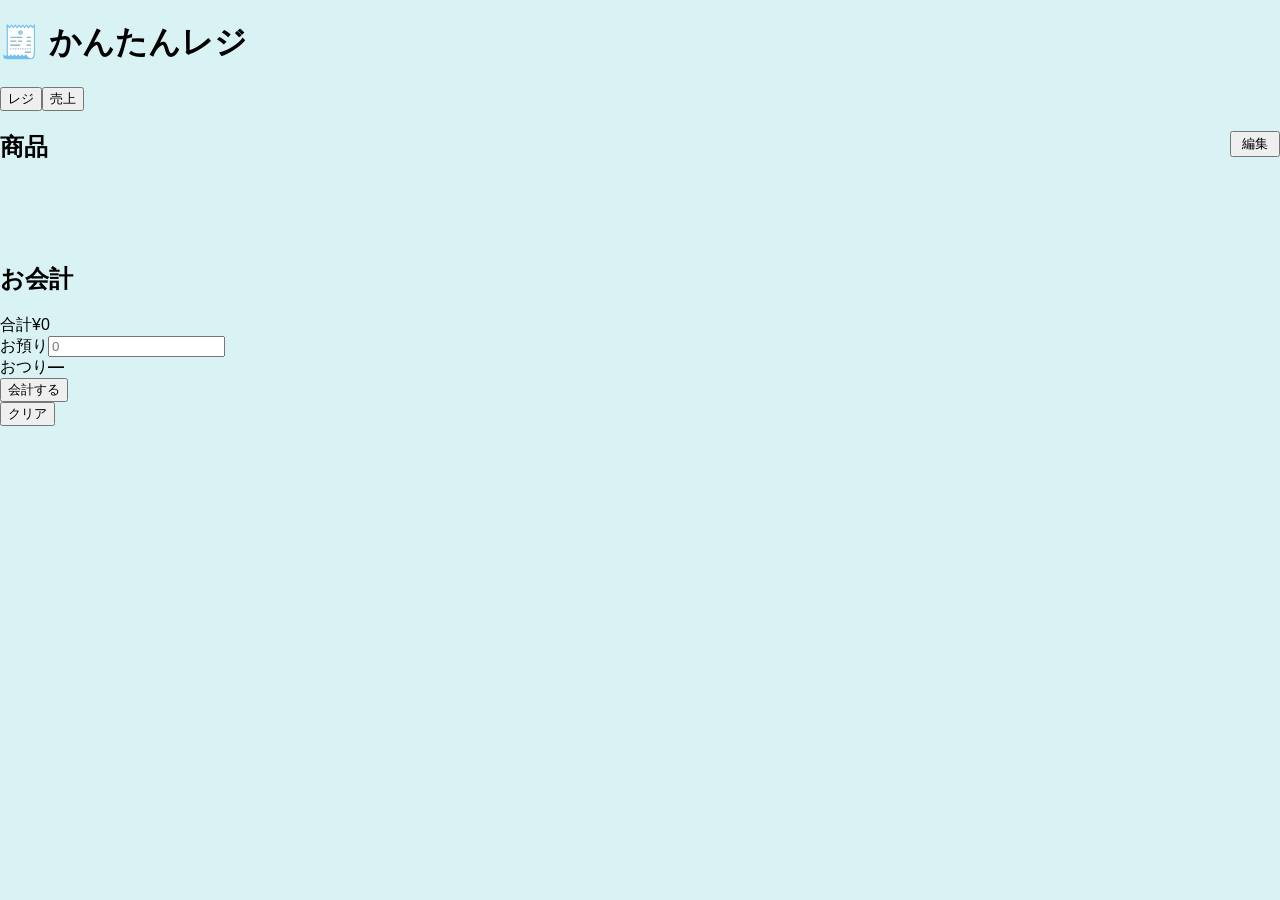
==== asumin.html @ 5a55d9f2 "update" ====
<!DOCTYPE html>
<html lang="ja">

<head>
    <meta charset="utf-8">
    <meta name="viewport" content="width=device-width, initial-scale=1, viewport-fit=cover">
    <title>かんたんレジ</title>
    <link rel="stylesheet" href="style.css">
</head>

<body>
    <header>
        <h1>🧾 かんたんレジ</h1>
        <nav><button data-tab="reg" class="on">レジ</button><button data-tab="sales">売上</button></nav>
    </header>

    <section id="v-reg" class="reg">
        <div class="card">
            <h2>商品 <button class="sec" id="editBtn" style="float:right;padding:2px 10px">編集</button></h2>
            <div class="grid" id="tiles"></div>
            <div class="add" id="addBox" hidden>
                <input id="newName" placeholder="商品名">
                <input id="newPrice" type="number" min="0" placeholder="価格">
                <button class="sec" id="addBtn">追加</button>
            </div>
        </div>
        <div class="card">
            <h2>お会計</h2>
            <div id="cart"></div>
            <div class="total"><span>合計</span><span id="total">¥0</span></div>
            <div class="pay"><label for="paid">お預り</label><input id="paid" type="number" min="0" inputmode="numeric"
                    placeholder="0"></div>
            <div class="pay"><span id="changeLabel">おつり</span><b id="change">—</b></div>
            <button class="pri" id="payBtn">会計する</button>
            <div class="bar"><button class="sec" id="clearBtn">クリア</button></div>
        </div>
    </section>

    <section id="v-sales" hidden>
        <div class="card">
            <h2>日付を選択</h2>
            <input type="date" id="date">
            <button class="sec" id="todayBtn">今日</button>
            <div class="chips" id="chips"></div>
        </div>
        <div class="card">
            <div class="stats" id="stats"></div>
        </div>
        <div class="card">
            <h2>レジ締め（差額）</h2>
            <p class="muted" style="margin:0 0 8px">理論在高 ＝ 開始金 ＋ 売上合計。実際の現金との差額を表示します（売上はすべて現金として計算）。</p>
            <div class="pay"><label for="cFloat">開始金（釣銭準備金）</label><input id="cFloat" type="number" min="0"
                    inputmode="numeric" placeholder="0"></div>
            <div class="pay"><label for="cActual">実際の現金</label><input id="cActual" type="number" min="0"
                    inputmode="numeric" placeholder="0"></div>
            <div class="pay"><span>理論在高</span><b id="cTheo">¥0</b></div>
            <div class="pay"><span>差額（実際 − 理論）</span><b id="cDiff">—</b></div>
            <div class="bar"><button class="sec" id="cSave">この日の締めを保存</button></div>
        </div>
        <div class="card">
            <h2>商品別</h2>
            <div class="scroll" id="byItem"></div>
        </div>
        <div class="card">
            <h2>会計一覧</h2>
            <div id="receipts"></div>
        </div>
        <div class="card">
            <h2>保存テキスト（全期間）</h2>
            <p class="muted" style="margin:0 0 8px">1行＝1明細（タブ区切り）：日付 / 時刻 / 伝票ID / 商品名 / 単価 / 数量 /
                小計。コピーして保管、貼り付けて復元できます。</p>
            <textarea id="raw" spellcheck="false"></textarea>
            <div class="bar"><button class="sec" id="copyBtn">コピー</button><button class="sec"
                    id="saveBtn">この内容で保存</button></div>
        </div>
    </section>
    <div id="toast"></div>

    <script src="script.js"></script>
</body>

</html>
---- style.css ----
body {
  margin: 0;
  background: #d9f3f4;
  font-family: sans-serif;
}

.wrapper {
  padding: 40px;
  box-sizing: border-box;
}

.app {
  display: flex;
  height: 80vh;
  max-width: 1400px;
  margin: 0 auto;
  position: relative;
}

/* =========================
   背景切り替え
========================= */
.reload-btn {
  position: absolute;
  top: 10px;
  right: 10px;
  width: 40px;
  height: 40px;
  border-radius: 50%;
  border: none;
  background: #fff;
  font-size: 20px;
  cursor: pointer;
  z-index: 30;
}

/* =========================
   ジャンル
========================= */
.genres {
  display: flex;
  flex-direction: column;
  gap: 10px;
}

.genre {
  writing-mode: vertical-rl;
  background: #f2a3b8;
  color: #fff;
  padding: 10px;
  border-radius: 6px;
  opacity: 0.4;
  cursor: pointer;
  transition: all 0.2s;
  font-size: 13px;
  height: 120px;
  display: flex;
  align-items: center;
  justify-content: center;
}

.genre.active {
  opacity: 1;
  transform: translateX(-10px);
}

/* =========================
   パレット
========================= */
.palette {
  background: #ff8fb1;
  margin: 0 20px;
  padding: 20px;
  width: 630px;
  height: 700px;
  display: flex;
  flex-direction: column;
  box-sizing: border-box;
}

.palette-header,
.palette-footer {
  height: 60px;
  display: flex;
  justify-content: center;
  align-items: center;
}

.prev-row-btn,
.next-row-btn {
  width: 300px;
  cursor: pointer;
}

/* =========================
   アイテム表示エリア
========================= */
.grid {
  flex: 1;
  display: grid;
  grid-template-columns: repeat(4, 1fr);
  gap: 10px;
  padding-top: 30px;
  position: relative;
  z-index: 1;
}

.grid img {
  background: #fff;
  width: 100%;
  aspect-ratio: 1 / 1;
  object-fit: contain;
  cursor: pointer;
  border-radius: 10%;
  box-shadow: 0 4px 8px rgba(0, 0, 0, 0.15);
  transition:
    transform 0.15s ease,
    box-shadow 0.15s ease,
    filter 0.15s ease;
  position: relative;
  z-index: 1;
}

.grid img:hover {
  transform: translateY(-4px) scale(1.03);
  box-shadow:
    0 10px 20px rgba(255, 255, 255, 0.6),
    0 6px 12px rgba(0, 0, 0, 0.25);
  filter: brightness(1.08);
}

.grid img:active {
  transform: scale(0.96);
  box-shadow: 0 3px 6px rgba(0, 0, 0, 0.2);
}

/* =========================
   パーティクル
========================= */
.particle {
  position: fixed;
  width: 6px;
  height: 6px;
  background: #fff;
  border-radius: 50%;
  pointer-events: none;
  animation: particle-fade 600ms ease-out forwards;
}

@keyframes particle-fade {
  0% {
    transform: translate(0, 0) scale(1);
    opacity: 1;
  }

  100% {
    transform: translate(var(--x), var(--y)) scale(0);
    opacity: 0;
  }
}

/* =========================
   リザルト
========================= */
.result {
  flex: 1;
  display: flex;
  align-items: center;
  justify-content: center;
}

.result-canvas {
  width: 630px;
  height: 1000px;
  max-height: 100%;
  background-size: contain;
  background-repeat: no-repeat;
  background-position: center;
  position: relative;
}

.result-canvas img[data-genre] {
  position: absolute;
  top: 0;
  left: 0;
  width: 100%;
  height: auto;
}

/* Undo ボタン */
.undo-btn {
  position: absolute;
  top: 12px;
  width: 56px;
  height: auto;
  cursor: pointer;
  z-index: 20;
}

/* ================================
   iPad レスポンシブ対応
   対象解像度:
   2360×1640 / 2732×2048
================================ */

@media screen and (min-width: 1024px) and (max-width: 1366px) {

  /* ---------- 全体レイアウト（高さ基準） ---------- */

  .editor-wrapper {
    display: flex;
    flex-direction: column;
    align-items: center;
    gap: 16px;
    height: 820px;
    /* ★ 高さの基準点 */
  }

  /* ---------- resultCanvas ---------- */

  .result-wrapper {
    position: relative;
    width: 520px;
    height: 100%;
  }

  .result-canvas {
    width: 520px;
    height: 100%;
    /* ★ 親に従属 */
    margin: 0 auto;
  }

  /* ---------- Undo / bgReload ---------- */

  .undo-btn,
  .reload-btn {
    position: absolute;
    z-index: 50;
  }

  .undo-btn {
    top: 12px;
    left: 50px;
  }

  .reload-btn {
    top: 12px;
    right: 57px;
  }

  /* ---------- pallet ---------- */

  .palette {
    width: 520px;
    height: 100%;
    /* ★ result-canvas と完全一致 */
    padding: 8px;
    position: relative;
    /* 追加 */
  }

  /* next-row-btn */

  .next-row-btn {
    position: absolute;
    bottom: 12px;
    left: 50%;
    transform: translateX(-50%);
    z-index: 40;
  }

  /* ---------- genre バー ---------- */

  .genre-bar {
    display: flex;
    gap: 8px;
    overflow-x: auto;
    white-space: nowrap;
    padding-bottom: 6px;
  }

  .genre-bar::-webkit-scrollbar {
    height: 6px;
  }

  .genre-bar::-webkit-scrollbar-thumb {
    background: #ccc;
    border-radius: 3px;
  }

  /* ---------- grid ---------- */

  .grid {
    width: 100%;
    max-width: calc(100% - 80px); /* ボタン被り防止 */
    margin: 0 auto;
    padding-bottom: 30px;        /* next-row-btn 分の逃げ */
    box-sizing: border-box;

    /* 既存 grid 設定を維持 */
    grid-template-columns: repeat(4, minmax(0, 1fr));
  }

  /* ---------- item grid ---------- */

  .item-grid {
    display: grid;
    grid-template-columns: repeat(4, 1fr);
    grid-template-rows: repeat(3, auto);
    gap: 8px;
    width: 100%;
  }

  .item-grid img {
    width: 100%;
    height: auto;
    max-height: 90px;
    object-fit: contain;
  }
}



/* ================================
   iPad Pro 12.9 inch 対応
   2732×2048 を想定
================================ */

@media screen and (min-width: 1367px) {

  .editor-wrapper {
    gap: 20px;
  }

  /* ---------- resultCanvas ---------- */

  .result-wrapper {
    width: 600px;
  }

  .result-canvas {
    width: 600px;
    height: 940px;
  }

  /* ---------- Undo / bgReload ---------- */

  .undo-btn,
  .reload-btn {
    z-index: 50;
  }

  .undo-btn {
    top: 14px;
    left: 14px;
  }

  .reload-btn {
    top: 14px;
    right: 14px;
  }

  /* ---------- pallet ---------- */

  .pallet {
    width: 600px;
  }

  /* ---------- genre バー ---------- */

  .genre-bar {
    overflow-x: auto;
    white-space: nowrap;
  }

  /* ---------- item grid ---------- */

  .item-grid {
    grid-template-columns: repeat(4, 1fr);
    gap: 10px;
  }

  .item-grid img {
    max-height: 100px;
  }
}
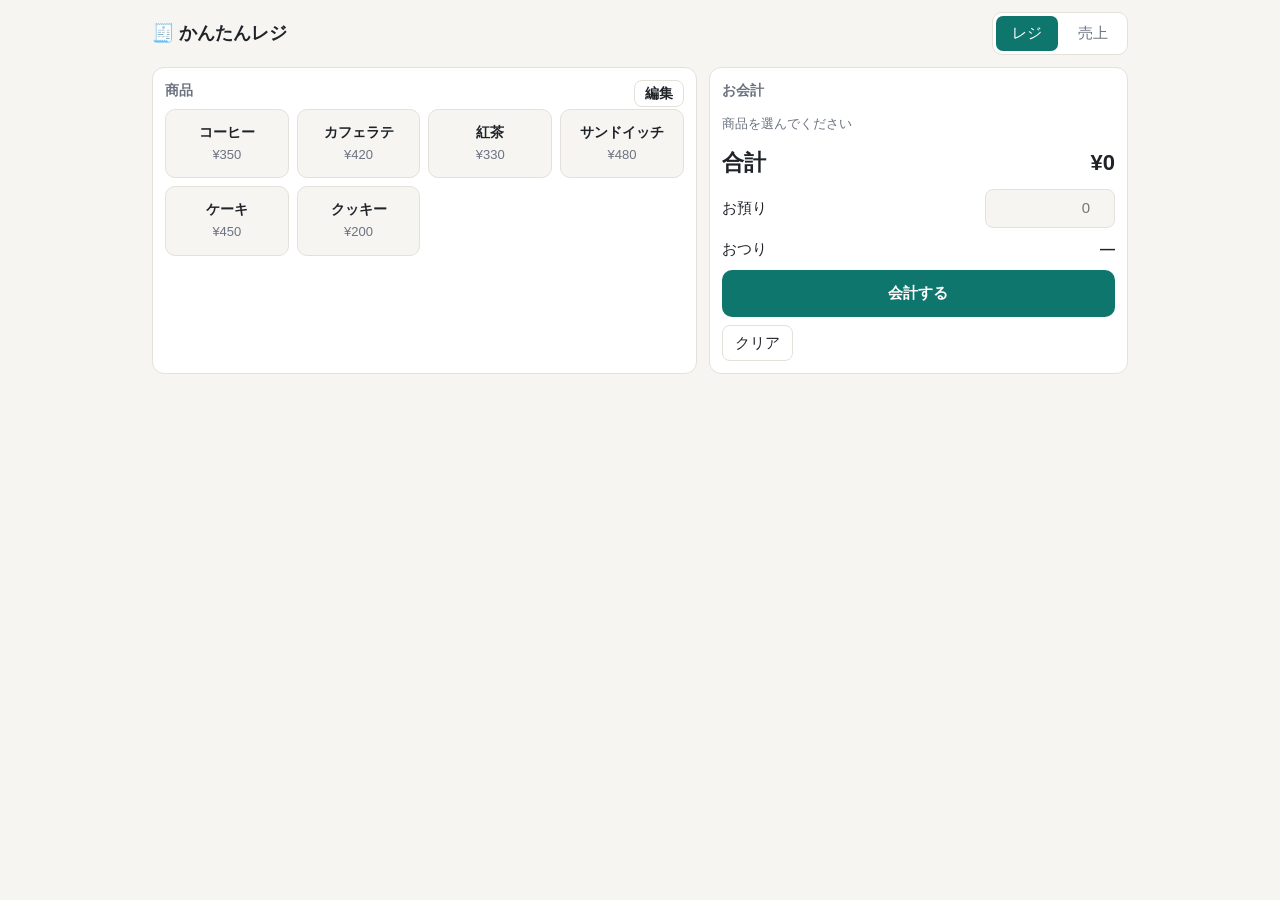
==== commit 6da6400d: "update" ====
--- a/asumin.html
+++ b/asumin.html
@@ -5,7 +5,7 @@
     <meta charset="utf-8">
     <meta name="viewport" content="width=device-width, initial-scale=1, viewport-fit=cover">
     <title>かんたんレジ</title>
-    <link rel="stylesheet" href="style.css">
+    <link rel="stylesheet" href="asumin.css">
 </head>
 
 <body>
@@ -76,7 +76,7 @@
     </section>
     <div id="toast"></div>
 
-    <script src="script.js"></script>
+    <script src="asumin.js"></script>
 </body>
 
 </html>
--- a/asumin.css
+++ b/asumin.css
@@ -0,0 +1,385 @@
+:root {
+    --bg: #f6f5f1;
+    --card: #fff;
+    --tx: #1f2328;
+    --sub: #6b7280;
+    --ac: #0f766e;
+    --acx: #fff;
+    --bd: #e3e1da;
+    --dg: #b91c1c;
+    box-sizing: border-box;
+    padding-top: env(safe-area-inset-top, 0px);
+    padding-bottom: env(safe-area-inset-bottom, 0px)
+}
+
+@media (prefers-color-scheme:dark) {
+    :root:not([data-theme="light"]) {
+        --bg: #15171a;
+        --card: #1f2226;
+        --tx: #eceff1;
+        --sub: #9aa3ad;
+        --ac: #2dd4bf;
+        --acx: #06201d;
+        --bd: #33383e;
+        --dg: #f87171
+    }
+}
+
+:root[data-theme="dark"] {
+    --bg: #15171a;
+    --card: #1f2226;
+    --tx: #eceff1;
+    --sub: #9aa3ad;
+    --ac: #2dd4bf;
+    --acx: #06201d;
+    --bd: #33383e;
+    --dg: #f87171
+}
+
+* {
+    box-sizing: border-box
+}
+
+html,
+body {
+    margin: 0
+}
+
+body {
+    background: var(--bg);
+    color: var(--tx);
+    font: 15px/1.5 -apple-system, "Hiragino Sans", "Noto Sans JP", Meiryo, sans-serif;
+    padding: 12px;
+    max-width: 1000px;
+    margin-inline: auto
+}
+
+h1 {
+    font-size: 18px;
+    margin: 0
+}
+
+header {
+    display: flex;
+    align-items: center;
+    justify-content: space-between;
+    gap: 8px;
+    margin-bottom: 12px;
+    flex-wrap: wrap
+}
+
+nav {
+    display: flex;
+    gap: 4px;
+    background: var(--card);
+    border: 1px solid var(--bd);
+    border-radius: 10px;
+    padding: 3px
+}
+
+nav button {
+    border: 0;
+    background: none;
+    color: var(--sub);
+    padding: 6px 16px;
+    border-radius: 7px;
+    font: inherit;
+    cursor: pointer
+}
+
+nav button.on {
+    background: var(--ac);
+    color: var(--acx)
+}
+
+.card {
+    background: var(--card);
+    border: 1px solid var(--bd);
+    border-radius: 12px;
+    padding: 12px;
+    margin-bottom: 12px
+}
+
+.card h2 {
+    font-size: 14px;
+    margin: 0 0 8px;
+    color: var(--sub);
+    font-weight: 600
+}
+
+.reg {
+    display: grid;
+    grid-template-columns: 1fr;
+    gap: 12px
+}
+
+@media(min-width:760px) {
+    .reg {
+        grid-template-columns: 1.3fr 1fr
+    }
+}
+
+.grid {
+    display: grid;
+    grid-template-columns: repeat(auto-fill, minmax(120px, 1fr));
+    gap: 8px
+}
+
+.tile {
+    position: relative;
+    border: 1px solid var(--bd);
+    background: var(--bg);
+    color: var(--tx);
+    border-radius: 10px;
+    padding: 12px 6px;
+    font: inherit;
+    cursor: pointer;
+    text-align: center
+}
+
+.tile:active {
+    transform: scale(.97)
+}
+
+.tile b {
+    display: block;
+    font-size: 14px
+}
+
+.tile span {
+    color: var(--sub);
+    font-size: 13px
+}
+
+.tile .x {
+    position: absolute;
+    top: 2px;
+    right: 4px;
+    color: var(--dg);
+    font-weight: 700
+}
+
+button.pri {
+    background: var(--ac);
+    color: var(--acx);
+    border: 0;
+    border-radius: 10px;
+    padding: 12px;
+    font: inherit;
+    font-weight: 700;
+    width: 100%;
+    cursor: pointer
+}
+
+button.sec {
+    background: none;
+    color: var(--tx);
+    border: 1px solid var(--bd);
+    border-radius: 8px;
+    padding: 6px 12px;
+    font: inherit;
+    cursor: pointer
+}
+
+button.dg {
+    color: var(--dg)
+}
+
+input,
+textarea {
+    font: inherit;
+    color: var(--tx);
+    background: var(--bg);
+    border: 1px solid var(--bd);
+    border-radius: 8px;
+    padding: 7px 9px
+}
+
+.row {
+    display: flex;
+    align-items: center;
+    justify-content: space-between;
+    gap: 8px;
+    padding: 6px 0;
+    border-bottom: 1px solid var(--bd)
+}
+
+.row:last-child {
+    border: 0
+}
+
+.qty {
+    display: flex;
+    align-items: center;
+    gap: 6px
+}
+
+.qty button {
+    width: 28px;
+    height: 28px;
+    border-radius: 50%;
+    border: 1px solid var(--bd);
+    background: var(--bg);
+    color: var(--tx);
+    cursor: pointer
+}
+
+.total {
+    display: flex;
+    justify-content: space-between;
+    font-size: 22px;
+    font-weight: 700;
+    margin: 10px 0
+}
+
+.pay {
+    display: flex;
+    justify-content: space-between;
+    align-items: center;
+    gap: 8px;
+    margin-bottom: 10px
+}
+
+.pay input {
+    width: 130px;
+    text-align: right
+}
+
+.muted {
+    color: var(--sub);
+    font-size: 13px
+}
+
+.pos {
+    color: var(--ac)
+}
+
+.neg {
+    color: var(--dg)
+}
+
+.stats {
+    display: grid;
+    grid-template-columns: repeat(auto-fit, minmax(130px, 1fr));
+    gap: 8px
+}
+
+.stat {
+    background: var(--bg);
+    border-radius: 10px;
+    padding: 10px
+}
+
+.stat small {
+    color: var(--sub);
+    display: block;
+    font-size: 12px
+}
+
+.stat b {
+    font-size: 20px
+}
+
+.chips {
+    display: flex;
+    gap: 6px;
+    flex-wrap: wrap;
+    margin-top: 8px
+}
+
+.chip {
+    border: 1px solid var(--bd);
+    background: var(--bg);
+    color: var(--tx);
+    border-radius: 99px;
+    padding: 3px 10px;
+    font-size: 13px;
+    cursor: pointer
+}
+
+.chip.on {
+    background: var(--ac);
+    color: var(--acx);
+    border-color: var(--ac)
+}
+
+table {
+    width: 100%;
+    border-collapse: collapse
+}
+
+th,
+td {
+    text-align: right;
+    padding: 5px 4px;
+    border-bottom: 1px solid var(--bd)
+}
+
+th:first-child,
+td:first-child {
+    text-align: left
+}
+
+th {
+    color: var(--sub);
+    font-weight: 500;
+    font-size: 13px
+}
+
+textarea {
+    width: 100%;
+    min-height: 150px;
+    font-family: ui-monospace, Menlo, Consolas, monospace;
+    font-size: 12px;
+    white-space: pre
+}
+
+.bar {
+    display: flex;
+    gap: 8px;
+    flex-wrap: wrap;
+    margin-top: 8px
+}
+
+.add {
+    display: flex;
+    gap: 6px;
+    flex-wrap: wrap;
+    margin-top: 10px
+}
+
+.add input:first-child {
+    flex: 1;
+    min-width: 100px
+}
+
+.add input[type=number] {
+    width: 90px
+}
+
+#toast {
+    position: fixed;
+    left: 50%;
+    bottom: calc(20px + env(safe-area-inset-bottom, 0px));
+    transform: translateX(-50%);
+    background: var(--tx);
+    color: var(--bg);
+    padding: 9px 16px;
+    border-radius: 99px;
+    opacity: 0;
+    transition: .2s;
+    pointer-events: none;
+    z-index: 9
+}
+
+#toast.on {
+    opacity: 1
+}
+
+.scroll {
+    overflow-x: auto
+}
+
+[hidden] {
+    display: none !important
+}
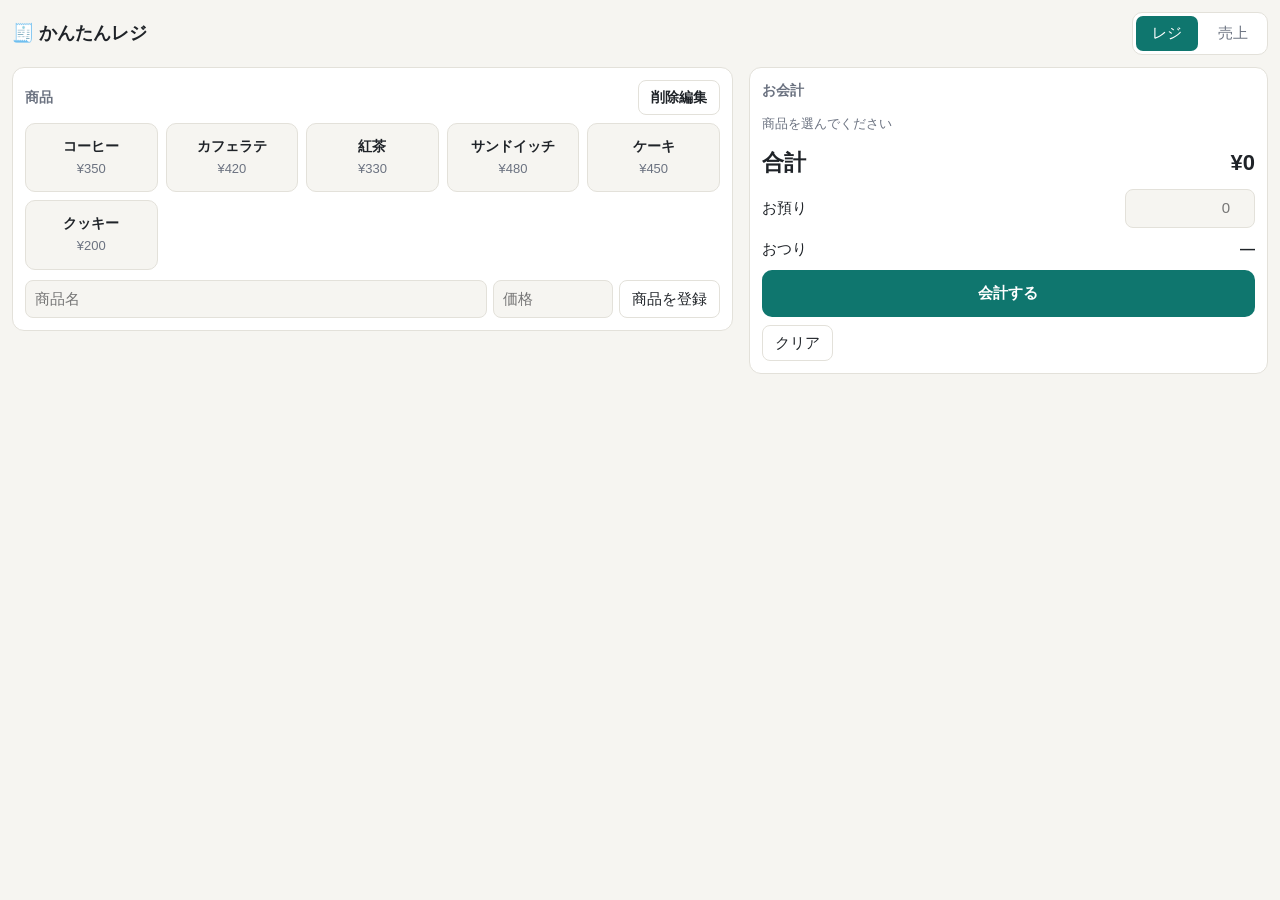
==== commit 194bb830: "update" ====
--- a/asumin.html
+++ b/asumin.html
@@ -16,12 +16,12 @@
 
     <section id="v-reg" class="reg">
         <div class="card">
-            <h2>商品 <button class="sec" id="editBtn" style="float:right;padding:2px 10px">編集</button></h2>
+            <h2>商品 <button class="sec" id="editBtn">削除編集</button></h2>
             <div class="grid" id="tiles"></div>
-            <div class="add" id="addBox" hidden>
-                <input id="newName" placeholder="商品名">
-                <input id="newPrice" type="number" min="0" placeholder="価格">
-                <button class="sec" id="addBtn">追加</button>
+            <div class="add" id="addBox">
+                <input id="newName" aria-label="商品名" placeholder="商品名">
+                <input id="newPrice" aria-label="価格" type="number" min="0" inputmode="numeric" placeholder="価格">
+                <button class="sec" id="addBtn">商品を登録</button>
             </div>
         </div>
         <div class="card">
--- a/asumin.css
+++ b/asumin.css
@@ -50,7 +50,7 @@
     color: var(--tx);
     font: 15px/1.5 -apple-system, "Hiragino Sans", "Noto Sans JP", Meiryo, sans-serif;
     padding: 12px;
-    max-width: 1000px;
+    max-width: 1280px;
     margin-inline: auto
 }
 
@@ -104,7 +104,11 @@
     font-size: 14px;
     margin: 0 0 8px;
     color: var(--sub);
-    font-weight: 600
+    font-weight: 600;
+    display: flex;
+    align-items: center;
+    justify-content: space-between;
+    gap: 8px
 }
 
 .reg {
@@ -113,9 +117,34 @@
     gap: 12px
 }
 
-@media(min-width:760px) {
+@media(min-width:1024px) {
     .reg {
-        grid-template-columns: 1.3fr 1fr
+        grid-template-columns: minmax(0, 1.25fr) minmax(340px, .9fr);
+        gap: 16px;
+        align-items: start
+    }
+}
+
+@media(pointer:coarse) {
+    nav button,
+    button.sec,
+    button.pri {
+        min-height: 44px
+    }
+
+    input {
+        min-height: 44px
+    }
+
+    .tile {
+        min-height: 76px;
+        padding: 12px 8px
+    }
+
+    .qty button {
+        width: 44px;
+        height: 44px;
+        border-radius: 8px
     }
 }
 
@@ -354,7 +383,7 @@
 }
 
 .add input[type=number] {
-    width: 90px
+    width: 120px
 }
 
 #toast {
